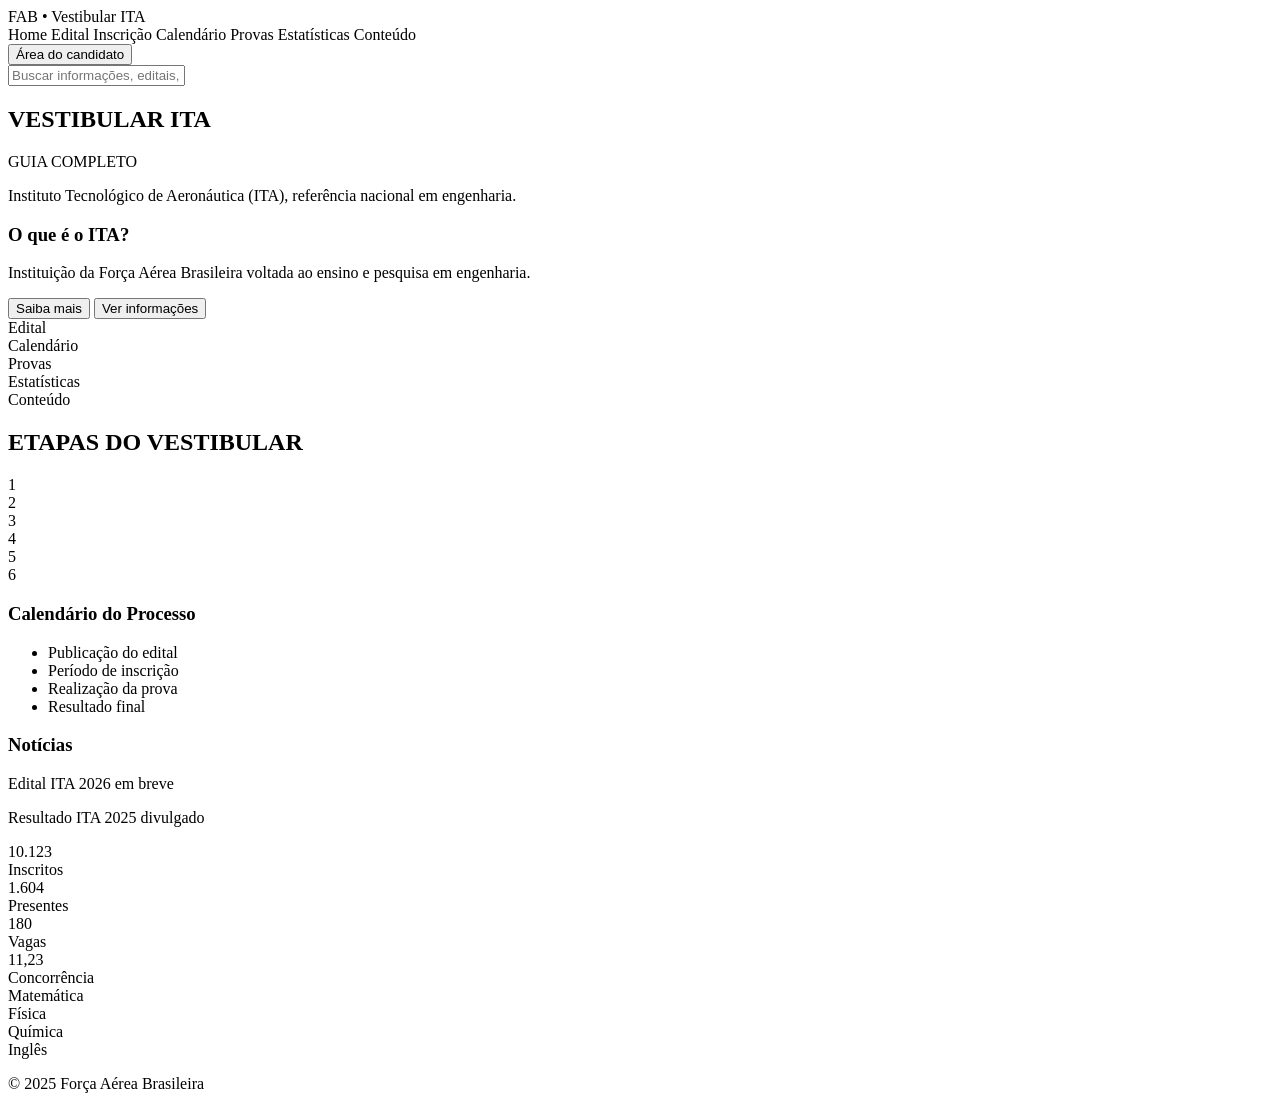
==== site/index.html @ 37e2d7ad "Docs: Adiciona a estrutura do site" ====
<!DOCTYPE html>
<html lang="pt-br">
<head>
  <meta charset="UTF-8">
  <title>Vestibular ITA</title>
  <link rel="stylesheet" href="styles.css">
  <link href="https://fonts.googleapis.com/css2?family=Inter:wght@400;600;700&display=swap" rel="stylesheet">
</head>

<body>

<!-- HEADER -->
<header class="header">
  <div class="logo">FAB • Vestibular ITA</div>
  <nav>
    <a>Home</a>
    <a>Edital</a>
    <a>Inscrição</a>
    <a>Calendário</a>
    <a>Provas</a>
    <a>Estatísticas</a>
    <a>Conteúdo</a>
  </nav>
  <button class="btn-outline">Área do candidato</button>
</header>

<!-- SEARCH -->
<div class="search">
  <input type="text" placeholder="Buscar informações, editais, provas...">
</div>

<!-- HERO -->
<section class="hero">
  <div class="hero-left">
    <h1>VESTIBULAR ITA</h1>
    <span class="badge">GUIA COMPLETO</span>
    <p>Instituto Tecnológico de Aeronáutica (ITA), referência nacional em engenharia.</p>
  </div>

  <div class="hero-card">
    <h3>O que é o ITA?</h3>
    <p>Instituição da Força Aérea Brasileira voltada ao ensino e pesquisa em engenharia.</p>
    <div class="hero-buttons">
      <button class="btn-outline">Saiba mais</button>
      <button class="btn-primary">Ver informações</button>
    </div>
  </div>
</section>

<!-- MENU RÁPIDO -->
<section class="quick-menu">
  <div>Edital</div>
  <div>Calendário</div>
  <div>Provas</div>
  <div>Estatísticas</div>
  <div>Conteúdo</div>
</section>

<!-- ETAPAS -->
<section class="steps">
  <h2>ETAPAS DO VESTIBULAR</h2>
  <div class="step-line">
    <div class="step">1</div>
    <div class="step">2</div>
    <div class="step">3</div>
    <div class="step">4</div>
    <div class="step">5</div>
    <div class="step">6</div>
  </div>
</section>

<!-- CALENDÁRIO + NOTÍCIAS -->
<section class="grid">
  <div class="card">
    <h3>Calendário do Processo</h3>
    <ul>
      <li>Publicação do edital</li>
      <li>Período de inscrição</li>
      <li>Realização da prova</li>
      <li>Resultado final</li>
    </ul>
  </div>

  <div class="card">
    <h3>Notícias</h3>
    <p>Edital ITA 2026 em breve</p>
    <p>Resultado ITA 2025 divulgado</p>
  </div>
</section>

<!-- ESTATÍSTICAS -->
<section class="stats">
  <div>10.123<br><span>Inscritos</span></div>
  <div>1.604<br><span>Presentes</span></div>
  <div>180<br><span>Vagas</span></div>
  <div>11,23<br><span>Concorrência</span></div>
</section>

<!-- CONTEÚDO -->
<section class="subjects">
  <div class="subject">Matemática</div>
  <div class="subject">Física</div>
  <div class="subject">Química</div>
  <div class="subject">Inglês</div>
</section>

<!-- FOOTER -->
<footer class="footer">
  <p>© 2025 Força Aérea Brasileira</p>
</footer>

</body>
</html>
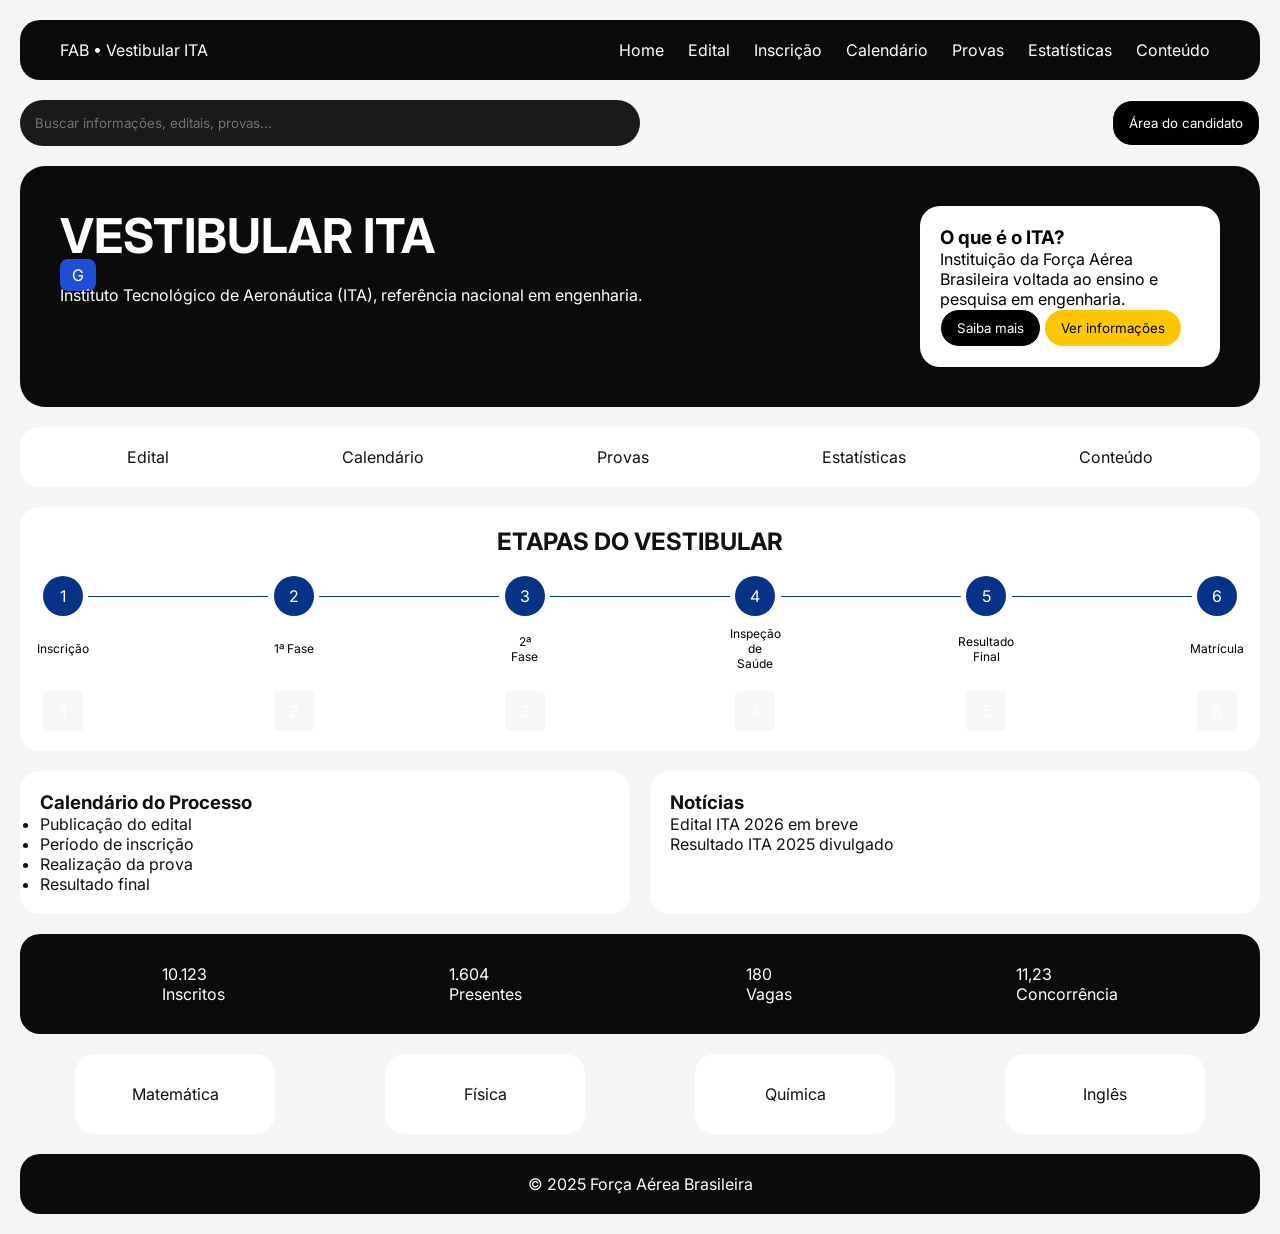
==== commit 1786a90e: "Docs: aperfeicoamento daa etapas do vest" ====
--- a/site/index.html
+++ b/site/index.html
@@ -3,7 +3,7 @@
 <head>
   <meta charset="UTF-8">
   <title>Vestibular ITA</title>
-  <link rel="stylesheet" href="styles.css">
+  <link rel="stylesheet" href="style.css">
   <link href="https://fonts.googleapis.com/css2?family=Inter:wght@400;600;700&display=swap" rel="stylesheet">
 </head>
 
@@ -21,19 +21,19 @@
     <a>Estatísticas</a>
     <a>Conteúdo</a>
   </nav>
-  <button class="btn-outline">Área do candidato</button>
 </header>
 
 <!-- SEARCH -->
 <div class="search">
   <input type="text" placeholder="Buscar informações, editais, provas...">
+  <button class="btn-outline">Área do candidato</button>
 </div>
 
 <!-- HERO -->
 <section class="hero">
   <div class="hero-left">
     <h1>VESTIBULAR ITA</h1>
-    <span class="badge">GUIA COMPLETO</span>
+    <span class="badge">G</span>
     <p>Instituto Tecnológico de Aeronáutica (ITA), referência nacional em engenharia.</p>
   </div>
 
@@ -61,11 +61,42 @@
   <h2>ETAPAS DO VESTIBULAR</h2>
   <div class="step-line">
     <div class="step">1</div>
+    <div class="linha-vertical"></div>
     <div class="step">2</div>
+    <div class="linha-vertical"></div>
     <div class="step">3</div>
+    <div class="linha-vertical"></div>
     <div class="step">4</div>
+    <div class="linha-vertical"></div>
     <div class="step">5</div>
+    <div class="linha-vertical"></div>
     <div class="step">6</div>
+  </div>
+  <div class="etapas">
+    <div class="st">Inscrição</div>
+    <div class="linha-vertical2"></div>
+    <div class="st">1ª Fase</div>
+    <div class="linha-vertical2"></div>
+    <div class="st">2ª Fase</div>
+    <div class="linha-vertical2"></div>
+    <div class="st">Inspeção de Saúde</div>
+    <div class="linha-vertical2"></div>
+    <div class="st">Resultado Final</div>
+    <div class="linha-vertical2"></div>
+    <div class="st">Matrícula</div>
+  </div>
+  <div class="step-line2">
+    <div class="stp">1</div>
+    <div class="linha-vertical2"></div>
+    <div class="stp">2</div>
+    <div class="linha-vertical2"></div>
+    <div class="stp">3</div>
+    <div class="linha-vertical2"></div>
+    <div class="stp">4</div>
+    <div class="linha-vertical2"></div>
+    <div class="stp">5</div>
+    <div class="linha-vertical2"></div>
+    <div class="stp">6</div>
   </div>
 </section>
 
--- a/site/style.css
+++ b/site/style.css
@@ -0,0 +1,224 @@
+* {
+  margin: 0;
+  padding: 0;
+  box-sizing: border-box;
+  font-family: 'Inter', sans-serif;
+}
+
+body {
+  background: #f5f5f5;
+  color: #111;
+}
+
+/* HEADER */
+.header {
+  background: #0b0b0b;
+  color: white;
+  display: flex;
+  justify-content: space-between;
+  padding: 20px 40px;
+  border-radius: 20px;
+  margin: 20px;
+}
+
+.header nav a {
+  margin: 0 10px;
+  cursor: pointer;
+}
+
+/* BUTTONS */
+.btn-primary {
+  background: #ffc700;
+  border: none;
+  padding: 10px 16px;
+  border-radius: 20px;
+}
+
+.btn-outline {
+  background: black;
+  border: 1px solid white;
+  color: white;
+  padding: 10px 16px;
+  border-radius: 20px;
+}
+
+/* SEARCH */
+.search {
+  margin: 20px;
+  display: flex;
+  justify-content: space-between;
+}
+
+.search input {
+  width: 50%;
+  padding: 15px;
+  border-radius: 30px;
+  border: none;
+  background: #1a1a1a;
+  color: white;
+}
+
+/* HERO */
+.hero {
+  display: flex;
+  justify-content: space-between;
+  background: #0b0b0b;
+  color: white;
+  margin: 20px;
+  padding: 40px;
+  border-radius: 25px;
+}
+
+.hero-left h1 {
+  font-size: 48px;
+}
+
+.badge {
+  background: #1e4ed8;
+  padding: 6px 12px;
+  border-radius: 8px;
+}
+
+.hero-card {
+  background: #fff;
+  color: black;
+  padding: 20px;
+  border-radius: 20px;
+  width: 300px;
+}
+
+/* QUICK MENU */
+.quick-menu {
+  display: flex;
+  justify-content: space-around;
+  margin: 20px;
+  background: #fff;
+  padding: 20px;
+  border-radius: 20px;
+}
+
+/* STEPS */
+.steps {
+  text-align: center;
+  margin: 40px 0;
+  margin: 20px;
+  background: #fff;
+  padding: 20px;
+  border-radius: 20px;
+}
+
+.step-line {
+  display: flex;
+  justify-content: space-around;
+  align-items: center;
+}
+
+.step-line2{
+  display: flex;
+  margin-top: 20px;
+  justify-content: space-around;
+}
+
+.etapas {
+    display: flex;
+    margin-top: 10px;
+    justify-content: space-around;
+}
+
+.step {
+  width: 40px;
+  height: 40px;
+  background: #063287;
+  color: white;
+  border-radius: 50%;
+  display: flex;
+  align-items: center;
+  justify-content: center;
+}
+
+.linha-vertical {
+    width: 180px;
+    height: 1px; /* Você controla a altura da linha */
+    background-color: #063287;
+}
+
+.linha-vertical2 {
+    width: 180px;
+    height: 1px; /* Você controla a altura da linha */
+    background-color: white;
+}
+
+.stp {
+  width: 40px;
+  height: 40px;
+  background: #f7f7f7;
+  color: white;
+  border-radius: 10%;
+  display: flex;
+  align-items: center;
+  justify-content: center;
+}
+
+.st {
+  width: 40px;
+  color: black;
+  display: flex;
+  align-items: center;
+  justify-content: center;
+  font-size: 12px;
+}
+
+h2 {
+    margin-bottom: 20px;
+}
+
+
+/* GRID */
+.grid {
+  display: flex;
+  gap: 20px;
+  margin: 20px;
+}
+
+.card {
+  flex: 1;
+  background: white;
+  padding: 20px;
+  border-radius: 20px;
+}
+
+/* STATS */
+.stats {
+  display: flex;
+  justify-content: space-around;
+  background: #0b0b0b;
+  color: white;
+  margin: 20px;
+  padding: 30px;
+  border-radius: 20px;
+}
+
+/* SUBJECTS */
+.subjects {
+  display: flex;
+  justify-content: space-around;
+  margin: 20px;
+}
+
+.subject {
+  background: white;
+  padding: 30px;
+  border-radius: 20px;
+  width: 200px;
+  text-align: center;
+}
+
+/* FOOTER */
+.footer {
+  background: #0b0b0b;
+  color: white;
+  text-align: center;
+  padding: 20px;
+  margin: 20px;
+  border-radius: 20px;
+}
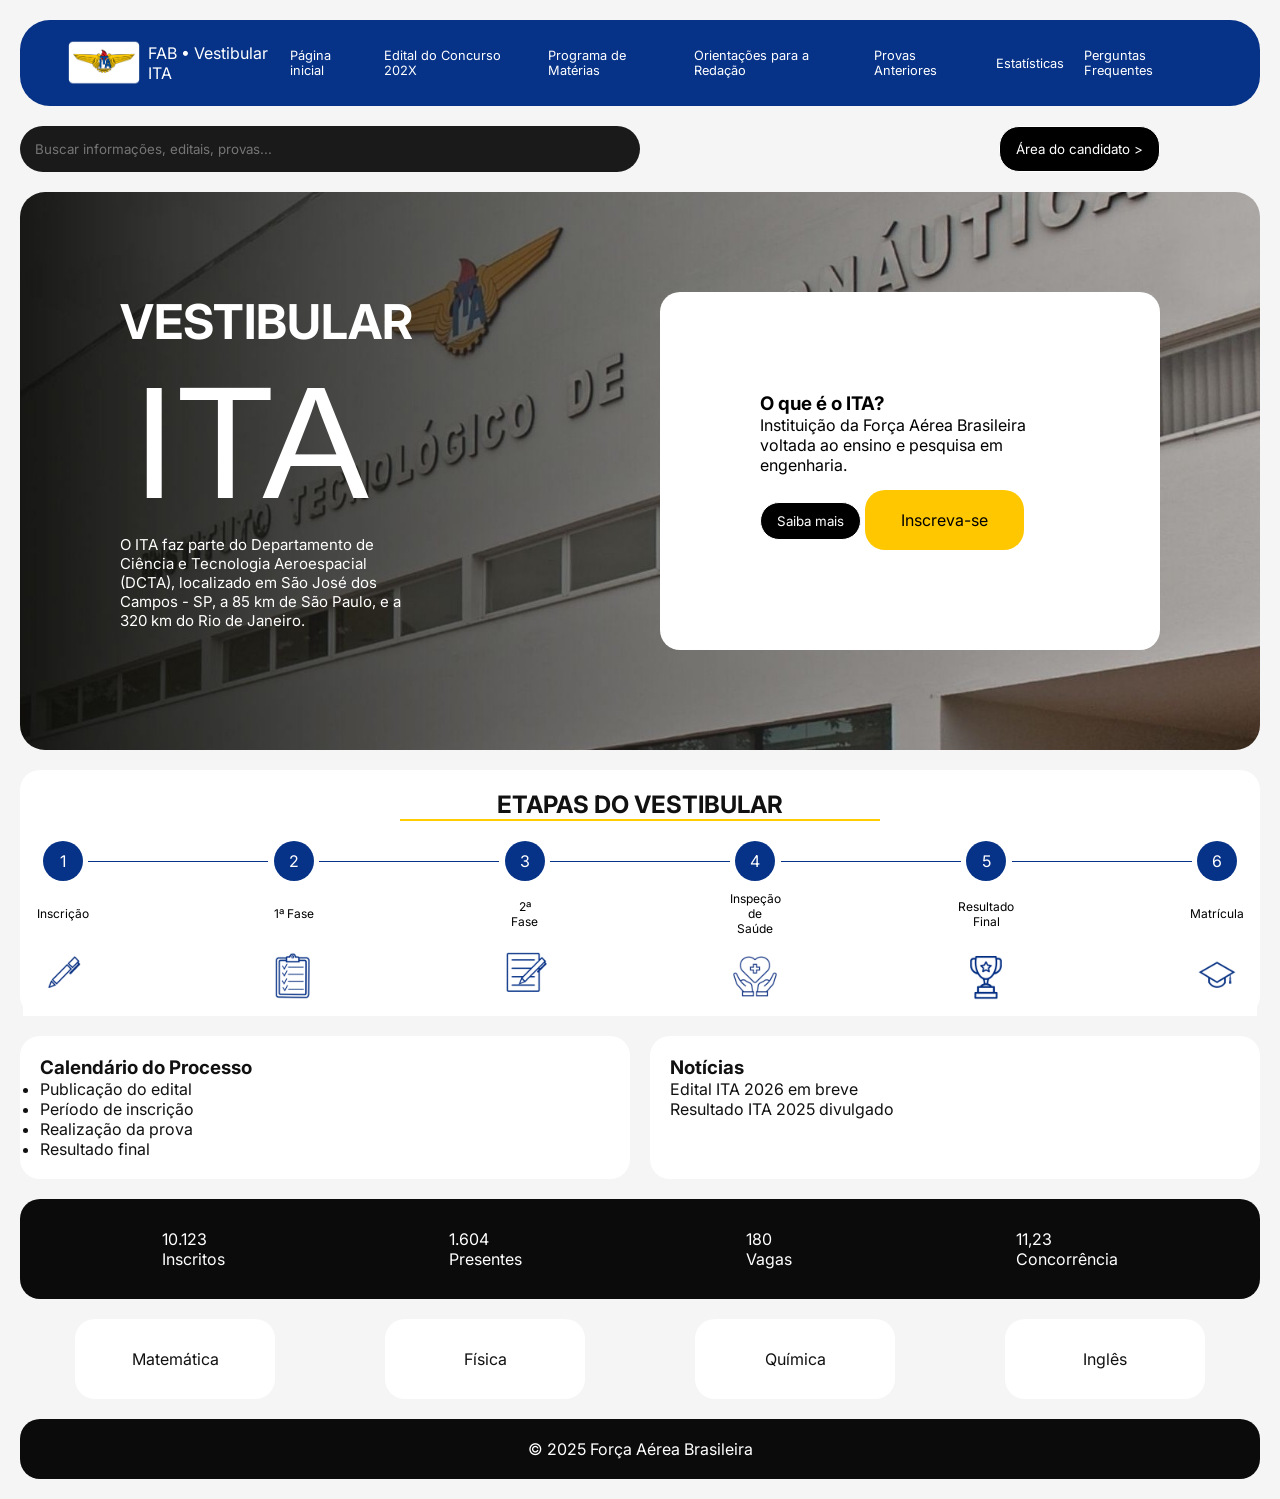
==== commit db3b91e9: "Docs: aperfeicoamento do header e hero" ====
--- a/site/index.html
+++ b/site/index.html
@@ -11,30 +11,30 @@
 
 <!-- HEADER -->
 <header class="header">
-  <div class="logo">FAB • Vestibular ITA</div>
+  <div class="Fab"> <img src="assets/logoita.jpg" class="logo-header">  FAB • Vestibular ITA</div>
   <nav>
-    <a>Home</a>
-    <a>Edital</a>
-    <a>Inscrição</a>
-    <a>Calendário</a>
-    <a>Provas</a>
+    <a>Página inicial</a>
+    <a>Edital do Concurso 202X</a>
+    <a>Programa de Matérias</a>
+    <a>Orientações para a Redação</a>
+    <a>Provas Anteriores</a>
     <a>Estatísticas</a>
-    <a>Conteúdo</a>
+    <a>Perguntas Frequentes</a>
   </nav>
 </header>
 
 <!-- SEARCH -->
 <div class="search">
   <input type="text" placeholder="Buscar informações, editais, provas...">
-  <button class="btn-outline">Área do candidato</button>
+  <button class="btn-candidato">Área do candidato  > </button>
 </div>
 
 <!-- HERO -->
 <section class="hero">
   <div class="hero-left">
-    <h1>VESTIBULAR ITA</h1>
-    <span class="badge">G</span>
-    <p>Instituto Tecnológico de Aeronáutica (ITA), referência nacional em engenharia.</p>
+    <h1>VESTIBULAR</h1>
+    <span class="badge">ITA</span>
+    <p class="legenda">O ITA faz parte do Departamento de Ciência e Tecnologia Aeroespacial (DCTA), localizado em São José dos Campos - SP, a 85 km de São Paulo, e a 320 km do Rio de Janeiro.</p>
   </div>
 
   <div class="hero-card">
@@ -42,18 +42,9 @@
     <p>Instituição da Força Aérea Brasileira voltada ao ensino e pesquisa em engenharia.</p>
     <div class="hero-buttons">
       <button class="btn-outline">Saiba mais</button>
-      <button class="btn-primary">Ver informações</button>
+      <button class="btn-primary">Inscreva-se</button>
     </div>
   </div>
-</section>
-
-<!-- MENU RÁPIDO -->
-<section class="quick-menu">
-  <div>Edital</div>
-  <div>Calendário</div>
-  <div>Provas</div>
-  <div>Estatísticas</div>
-  <div>Conteúdo</div>
 </section>
 
 <!-- ETAPAS -->
@@ -86,17 +77,17 @@
     <div class="st">Matrícula</div>
   </div>
   <div class="step-line2">
-    <div class="stp">1</div>
+    <div class="stp"><img src="assets/1.png" class="logo"></div>
     <div class="linha-vertical2"></div>
-    <div class="stp">2</div>
+    <div class="stp"><img src="assets/2.png" class="logo"></div>
     <div class="linha-vertical2"></div>
-    <div class="stp">3</div>
+    <div class="stp"><img src="assets/3.png" class="logo"></div>
     <div class="linha-vertical2"></div>
-    <div class="stp">4</div>
+    <div class="stp"><img src="assets/6.png" class="logo"></div>
     <div class="linha-vertical2"></div>
-    <div class="stp">5</div>
+    <div class="stp"><img src="assets/5.png" class="logo"></div>
     <div class="linha-vertical2"></div>
-    <div class="stp">6</div>
+    <div class="stp"><img src="assets/4.png" class="logo"></div>
   </div>
 </section>
 
--- a/site/style.css
+++ b/site/style.css
@@ -12,26 +12,46 @@
 
 /* HEADER */
 .header {
-  background: #0b0b0b;
-  color: white;
-  display: flex;
-  justify-content: space-between;
+  background: #063287;
+  color: white;
+  display: flex;
+  justify-content:center;
   padding: 20px 40px;
-  border-radius: 20px;
-  margin: 20px;
+  border-radius: 30px;
+  margin: 20px;
+}
+
+.Fab{
+    width: 20%;
+    display: flex;
+    align-items: center;
+}
+
+nav {
+    display: flex;
+    align-items: center;
+    font-size: 80%;
+}
+
+.logo-header{
+    width: 40%;
 }
 
 .header nav a {
   margin: 0 10px;
   cursor: pointer;
+}
+.hero-buttons{
+    margin-top: 15px;
 }
 
 /* BUTTONS */
 .btn-primary {
   background: #ffc700;
   border: none;
-  padding: 10px 16px;
-  border-radius: 20px;
+  padding: 20px 36px;
+  border-radius: 20px;
+  font-size: 100%;
 }
 
 .btn-outline {
@@ -40,6 +60,15 @@
   color: white;
   padding: 10px 16px;
   border-radius: 20px;
+}
+
+.btn-candidato {
+  background: black;
+  border: 1px solid white;
+  color: white;
+  padding: 10px 16px;
+  border-radius: 20px;
+  margin-right: 100px;
 }
 
 /* SEARCH */
@@ -62,11 +91,19 @@
 .hero {
   display: flex;
   justify-content: space-between;
-  background: #0b0b0b;
-  color: white;
-  margin: 20px;
-  padding: 40px;
+  background-image: url("assets/ita.jpg");
+  background-repeat: no-repeat;
+  background-size: cover;
+  background-position: center;
+  color: white;
+  margin: 20px;
+  padding: 100px;
   border-radius: 25px;
+}
+
+.legenda{
+    width: 300px;
+    font-size: 15px;
 }
 
 .hero-left h1 {
@@ -74,28 +111,20 @@
 }
 
 .badge {
-  background: #1e4ed8;
   padding: 6px 12px;
   border-radius: 8px;
+  font-size: 1000%;
+  font-family:'Franklin Gothic Medium', 'Arial Narrow', Arial, sans-serif ;
 }
 
 .hero-card {
   background: #fff;
   color: black;
-  padding: 20px;
-  border-radius: 20px;
-  width: 300px;
-}
-
-/* QUICK MENU */
-.quick-menu {
-  display: flex;
-  justify-content: space-around;
-  margin: 20px;
-  background: #fff;
-  padding: 20px;
-  border-radius: 20px;
-}
+  padding: 100px;
+  border-radius: 20px;
+  width: 500px;
+}
+
 
 /* STEPS */
 .steps {
@@ -168,8 +197,15 @@
   font-size: 12px;
 }
 
+.logo {
+    width: 200%;
+}
+
 h2 {
     margin-bottom: 20px;
+    border-bottom: 2px solid #FFCC00;
+    margin-left: 30%;
+    margin-right: 30%;
 }
 
 
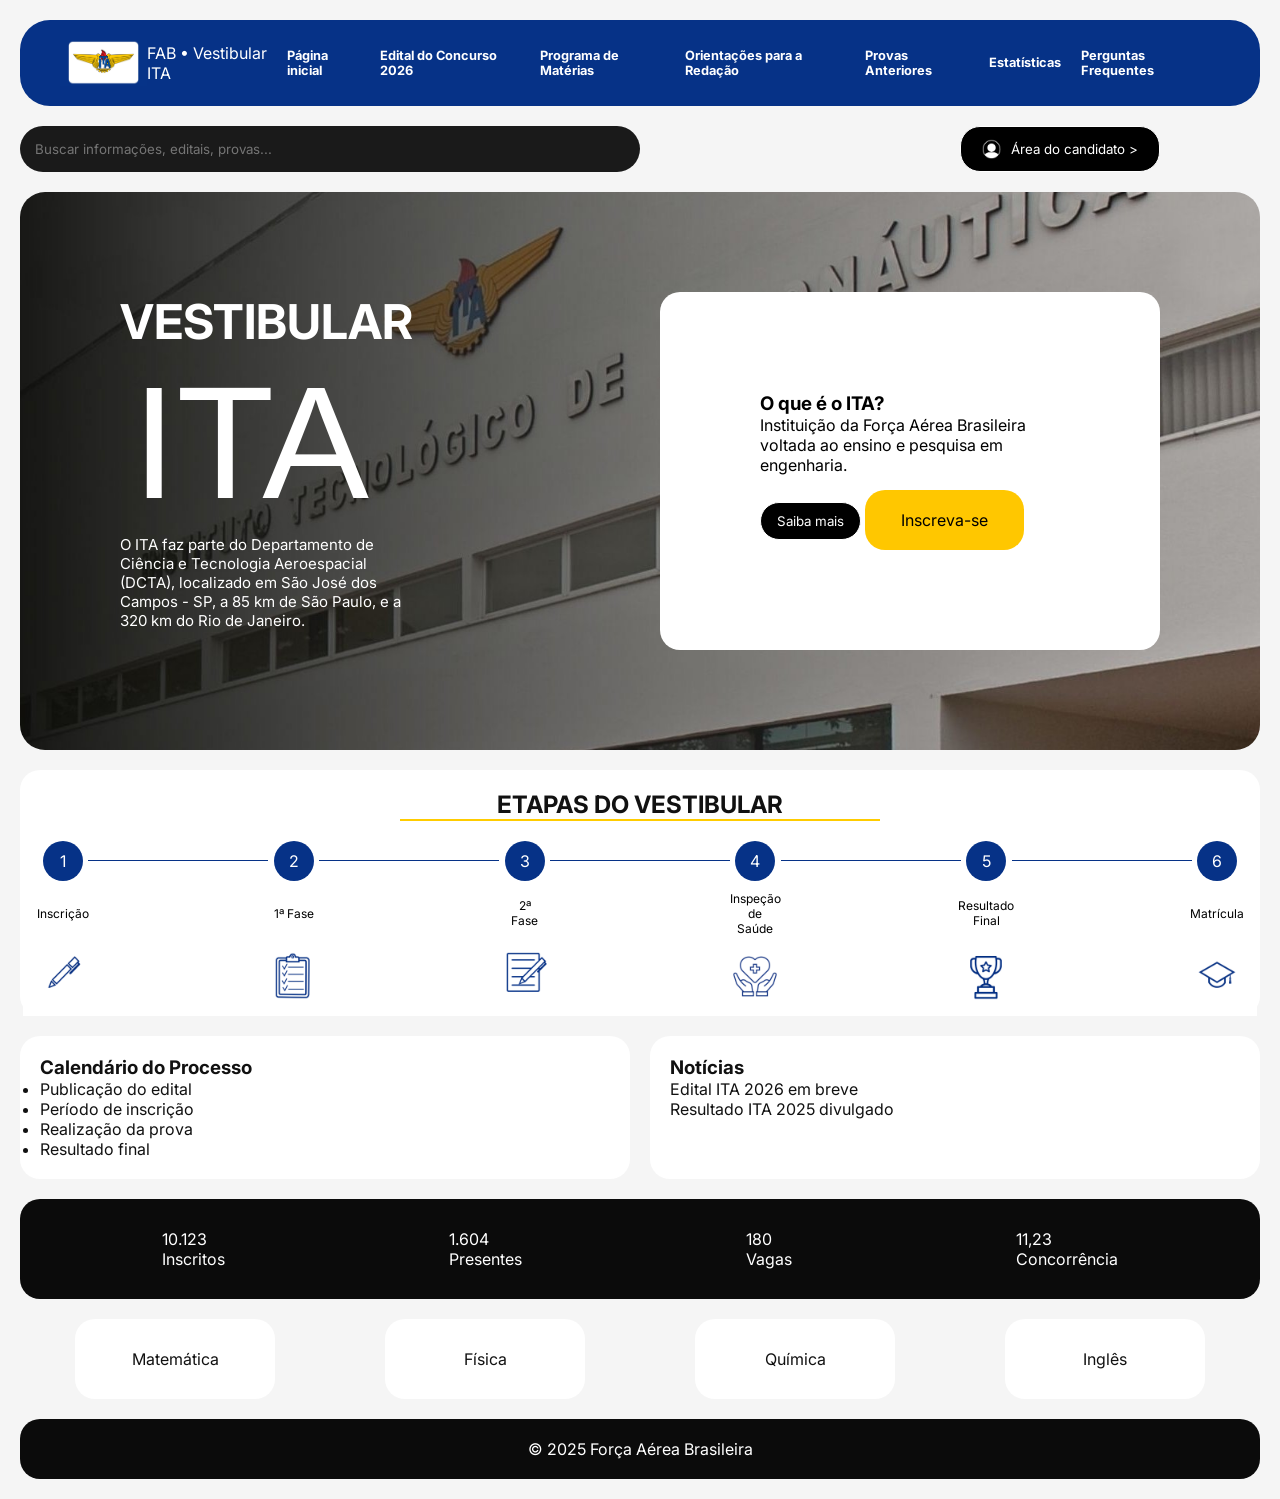
==== commit f35a16c5: "Docs: botao area do candidato e links" ====
--- a/site/index.html
+++ b/site/index.html
@@ -14,19 +14,19 @@
   <div class="Fab"> <img src="assets/logoita.jpg" class="logo-header">  FAB • Vestibular ITA</div>
   <nav>
     <a>Página inicial</a>
-    <a>Edital do Concurso 202X</a>
-    <a>Programa de Matérias</a>
-    <a>Orientações para a Redação</a>
-    <a>Provas Anteriores</a>
-    <a>Estatísticas</a>
-    <a>Perguntas Frequentes</a>
+    <a href="https://www.vestibular.ita.br/instrucoes/edital_2026_retificado.pdf" target="_blank">Edital do Concurso 2026</a>
+    <a href="https://www.vestibular.ita.br/programa_2026.pdf" target="_blank">Programa de Matérias</a>
+    <a href="https://www.vestibular.ita.br/orientacoes_redacao.pdf">Orientações para a Redação</a>
+    <a >Provas Anteriores</a>
+    <a >Estatísticas</a>
+    <a >Perguntas Frequentes</a>
   </nav>
 </header>
 
 <!-- SEARCH -->
 <div class="search">
   <input type="text" placeholder="Buscar informações, editais, provas...">
-  <button class="btn-candidato">Área do candidato  > </button>
+  <button class="btn-candidato"> <img src="assets/candidato.jpg" class="candidato"> Área do candidato  > </button>
 </div>
 
 <!-- HERO -->
--- a/site/style.css
+++ b/site/style.css
@@ -10,6 +10,16 @@
   color: #111;
 }
 
+a {
+    text-decoration: none; 
+    color: white;        
+    font-weight: bold;
+}
+
+a:hover {
+    color: #FFCC00;        
+}
+
 /* HEADER */
 .header {
   background: #063287;
@@ -66,10 +76,19 @@
   background: black;
   border: 1px solid white;
   color: white;
-  padding: 10px 16px;
+  display: flex;
+  align-items: center;
+  justify-content: center;
+  width: 200px;
   border-radius: 20px;
   margin-right: 100px;
 }
+
+.candidato{
+    width: 10%;
+    margin-right: 10px;
+}
+
 
 /* SEARCH */
 .search {
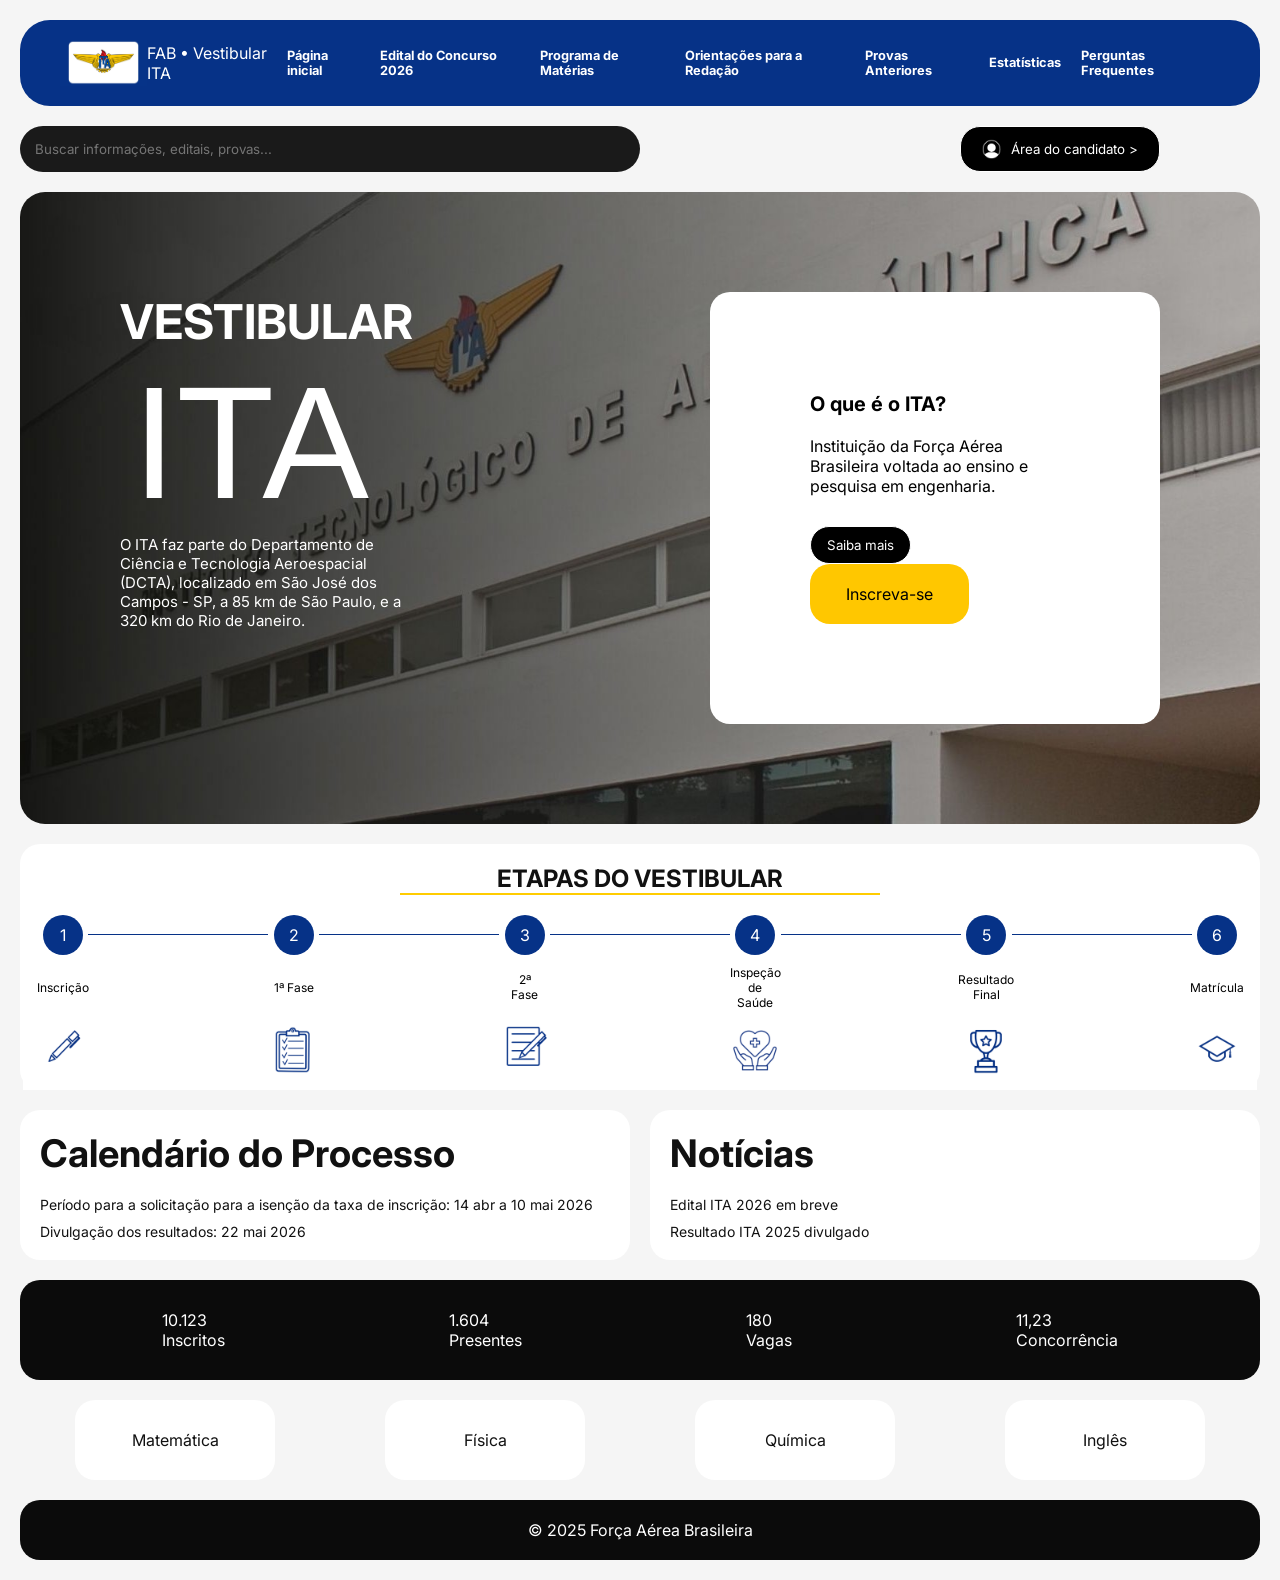
==== commit 7dd525ab: "Docs: ajuste do calendario e notícias" ====
--- a/site/index.html
+++ b/site/index.html
@@ -16,7 +16,7 @@
     <a>Página inicial</a>
     <a href="https://www.vestibular.ita.br/instrucoes/edital_2026_retificado.pdf" target="_blank">Edital do Concurso 2026</a>
     <a href="https://www.vestibular.ita.br/programa_2026.pdf" target="_blank">Programa de Matérias</a>
-    <a href="https://www.vestibular.ita.br/orientacoes_redacao.pdf">Orientações para a Redação</a>
+    <a href="https://www.vestibular.ita.br/orientacoes_redacao.pdf" target="blank">Orientações para a Redação</a>
     <a >Provas Anteriores</a>
     <a >Estatísticas</a>
     <a >Perguntas Frequentes</a>
@@ -94,19 +94,15 @@
 <!-- CALENDÁRIO + NOTÍCIAS -->
 <section class="grid">
   <div class="card">
-    <h3>Calendário do Processo</h3>
-    <ul>
-      <li>Publicação do edital</li>
-      <li>Período de inscrição</li>
-      <li>Realização da prova</li>
-      <li>Resultado final</li>
-    </ul>
+    <h3 class="info">Calendário do Processo</h3>
+      <div class="item">Período para a solicitação para a isenção da taxa de inscrição: 14 abr a 10 mai 2026</div>
+      <div class="item">Divulgação dos resultados: 22 mai 2026</div>
   </div>
 
   <div class="card">
-    <h3>Notícias</h3>
-    <p>Edital ITA 2026 em breve</p>
-    <p>Resultado ITA 2025 divulgado</p>
+    <h3 class="info">Notícias</h3>
+    <p class="item">Edital ITA 2026 em breve</p>
+    <p class="item">Resultado ITA 2025 divulgado</p>
   </div>
 </section>
 
--- a/site/style.css
+++ b/site/style.css
@@ -52,7 +52,7 @@
   cursor: pointer;
 }
 .hero-buttons{
-    margin-top: 15px;
+    margin-top: 30px;
 }
 
 /* BUTTONS */
@@ -62,6 +62,10 @@
   padding: 20px 36px;
   border-radius: 20px;
   font-size: 100%;
+}
+.btn-primary:hover{
+    background: black;
+    color: white;
 }
 
 .btn-outline {
@@ -141,7 +145,12 @@
   color: black;
   padding: 100px;
   border-radius: 20px;
-  width: 500px;
+  width: 450px;
+}
+
+h3{
+    margin-bottom: 20px;
+    font-size: 20px;
 }
 
 
@@ -240,6 +249,17 @@
   background: white;
   padding: 20px;
   border-radius: 20px;
+  border-bottom: 1px;
+  border-color: #063287;
+}
+
+.info{
+    font-size: 38px;
+}
+
+.item{
+    margin-top: 10px;
+    font-size: 14px;
 }
 
 /* STATS */
